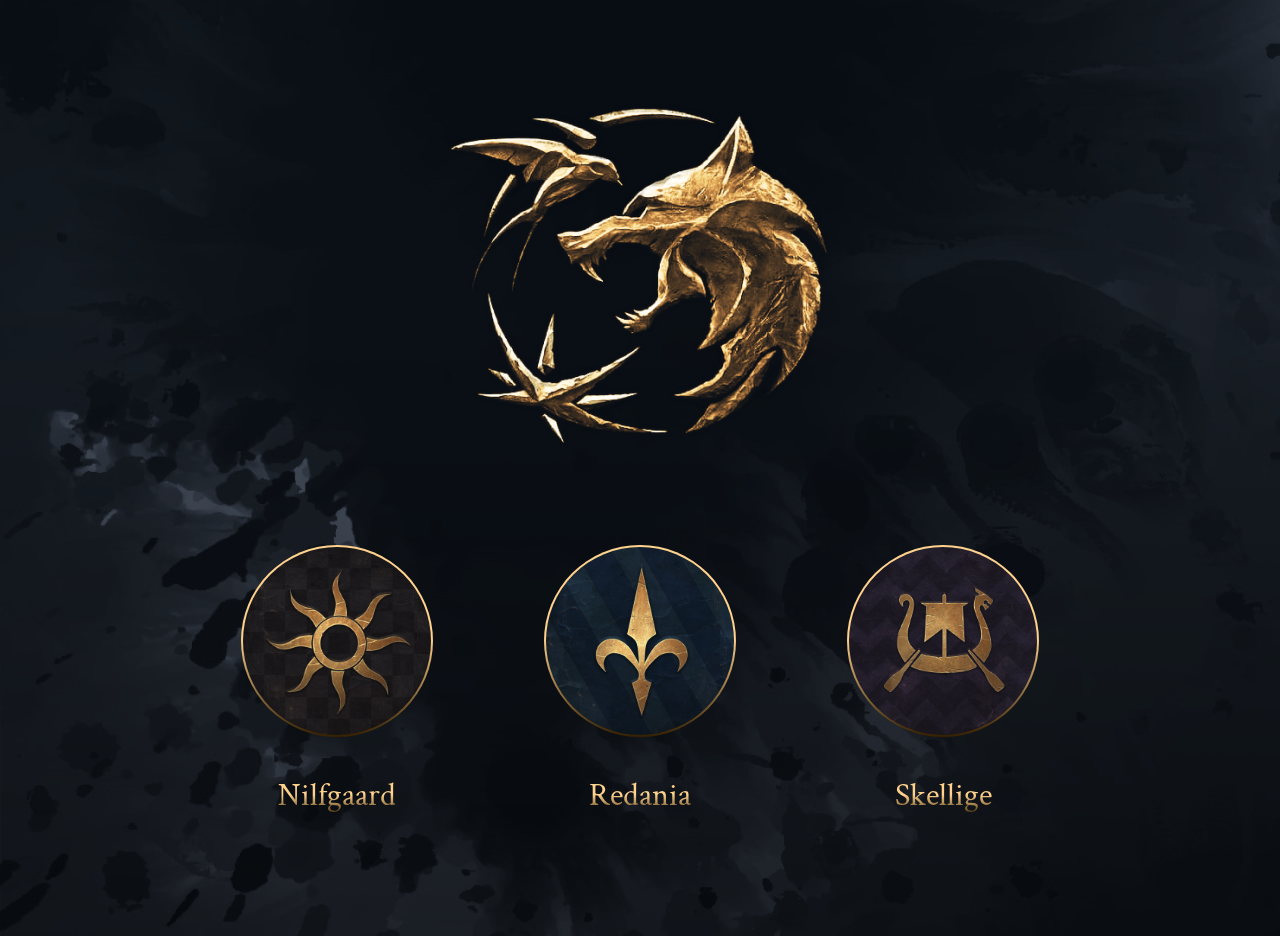
==== description.html @ 0aa5743e "Изменена структура и скрипт" ====
<!DOCTYPE html>
<html lang="en">
  <head>
    <meta charset="UTF-8" />
    <meta name="viewport" content="width=device-width, initial-scale=1.0" />
    <title>Description</title>

    <link rel="stylesheet" href="/assets/styles/globals.css" />
    <link rel="stylesheet" href="/assets/styles/description.css" />
  </head>
  <body>
    <div id="loading"></div>
    <div id="app">
      <header class="header">
        <div class="header__container">
          <a href="" id="back-ref">Back</a>
          <a href="/index.html" id="main-ref">
            <img
              src="/assets/images/witcher_logo.png"
              alt="witcher-logo"
              id="witcher-logo"
            />
          </a>
        </div>
      </header>
      <main>
        <section class="navigation">
          <div class="navigation__switch">
            <a href="" class="navigation__arrow" id="left-arrow">
              <img src="/assets/images/icons/arrow.png" alt="arrow-icon" />
            </a>
            <img src="" alt="main-img" id="main-img" />
            <a href="" class="navigation__arrow" id="right-arrow">
              <img
                src="/assets/images/icons/arrow.png"
                alt="arrow-icon"
                class="navigation__arrow_reverse"
              />
            </a>
          </div>
          <h1></h1>
          <img
            src="/assets/images/icons/gold_line.png"
            alt="gold-line-icon"
            id="gold-line-icon"
          />
        </section>
        <section class="heroes">
          <ul class="heroes__menu-list"></ul>
        </section>
      </main>
    </div>

    <script src="/assets/scripts/input.js"></script>
    <script type="module" src="/assets/scripts/navigation.js"></script>
  </body>
</html>
---- assets/styles/globals.css ----
@import url("https://fonts.googleapis.com/css2?family=Crimson+Text:wght@400;700&display=swap");

/* Reset styles */
html,
body {
  margin: 0;
  padding: 0;
  box-sizing: border-box;
}

ul,
li {
  list-style: none;
  padding: 0;
  margin: 0;
}

a {
  text-decoration: none;
}

/* Other styles */
:root {
  --color-black: #0c0c0c;
  --color-gold: #dbae64;
  --font-family: "Crimson Text", sans-serif;
}

html {
  font-family: var(--font-family);
  background-image: url("/assets/images/background.png");
  background-repeat: no-repeat;
  background-attachment: scroll;
  background-size: cover;
}

h1,
h2,
h3,
p,
button,
span,
a {
  background: linear-gradient(180deg, #ffd28d 47.92%, #352000 100%);
  font-weight: 400;
  -webkit-background-clip: text;
  -webkit-text-fill-color: transparent;
  background-clip: text;
}

span {
  font-weight: 700;
}

@media (min-width: 321px) {
  h1 {
    font-size: 61px;
  }

  h2 {
    font-size: 41px;
  }

  h3 {
    font-size: 32px;
  }

  span {
    font-size: 29px;
  }

  button {
    font-size: 26px;
  }

  a {
    font-size: 26px;
  }

  p {
    font-size: 17px;
  }
}

@media (max-width: 320px) {
  h1 {
    font-size: 41px;
  }

  h2 {
    font-size: 19px;
  }

  h3 {
    font-size: 19px;
  }

  span {
    font-size: 14px;
  }

  button {
    font-size: 12px;
  }

  a {
    font-size: 12px;
  }

  p {
    font-size: 12px;
  }
}
---- assets/styles/description.css ----
html {
  padding-bottom: 40px;
}

.header {
  top: 0;
  left: 0;
  width: 100%;
  position: absolute;
}

.header__container {
  display: flex;
  justify-content: space-between;
  align-items: center;
  padding: 65px 119px 0 130px;
}

#witcher-logo {
  width: 88px;
  height: 79px;
}

.header__container a:hover {
  text-decoration: underline;
  text-decoration-color: #ffd28d;
  text-underline-offset: 7px;
  text-decoration-thickness: 1px;
}

.navigation {
  display: flex;
  flex-direction: column;
  align-items: center;
  justify-content: center;
  margin: 65px;
}

.navigation__switch {
  display: flex;
  align-items: center;
  justify-content: center;
  gap: 60px;
}

/* Может убрать img? */
.navigation__arrow img {
  padding: 12px 16px;
  border-radius: 100%;
  border: rgba(255, 255, 255, 0.3) 1px solid;
}

.navigation__arrow img:hover {
  border: #ffd28d 1px solid;
}

.navigation h1 {
  margin: 11px 0 66px 0;
}

.navigation__arrow_reverse {
  transform: rotateY(180deg);
}

#main-img {
  width: 359px;
  height: 359px;
  padding: 2px;
  border-radius: 100%;
  background-image: linear-gradient(180deg, #ffd28d 47.92%, #352000 100%);
}

.heroes {
  display: flex;
  align-items: center;
  justify-content: center;
  margin-top: 76px;
}

.heroes__menu-list {
  display: flex;
  align-items: center;
  justify-content: center;
  flex-wrap: wrap;
  text-align: center;
  gap: 20px;
}

.heroes__menu-item {
  width: 280px;
  height: 352px;
}

.hero-link {
  display: flex;
  align-items: center;
  justify-content: center;
  flex-direction: column;
}

.hero-link h3 {
  margin-bottom: 0;
}

.hero-link p {
  margin-top: 5px;
}

#avatar-img {
  width: 188px;
  height: 188px;
  padding: 2px;
  border-radius: 100%;
  background-image: linear-gradient(180deg, #ffd28d 47.92%, #352000 100%);
}

.hero-link__avatar {
  position: relative;
}

.hero-link__avatar-badge {
  position: absolute;
  left: -7px;
  bottom: -20px;
}

.hero-link__avatar-counter {
  position: absolute;
  text-align: center;
  width: 100%;
  left: 0;
  bottom: 25px;
}

/* Для версии с героем */
.navigation__hero-avatar {
  position: relative;
}

.navigation__hero-badge {
  position: absolute;
  left: 5px;
  bottom: 30px;
}

.navigation__hero-count {
  position: absolute;
  text-align: center;
  width: 100%;
  left: 0px;
  bottom: 20px;
}


/*
@media (max-width: 1440px) {
  header .container {
    padding: 65px 119px 0 130px;
  }

  header img {
    width: 88px;
    height: 79px;
  }

  .heroes-list ul {
    gap: 20px;
  }

  .heroes-list ul li {
    width: 280px;
    height: 352px;
  }
}

@media (max-width: 1024px) {
  header .container {
    padding: 67px 66px 0 66px;
  }

  .heroes-list ul {
    gap: 24px;
  }

  .heroes-list ul li {
    width: 208px;
    height: 352px;
  }
}

@media (max-width: 768px) {
  header .container {
    padding: 67px 46px 0 46px;
  }

  .heroes-list ul {
    gap: 20px;
  }
}

@media (max-width: 700px) {
  header .container {
    padding: 40px 46px 0 46px;
  }

  header img {
    width: 66px;
    height: 60px;
  }

  #main-img {
    width: 168px;
    height: 168px;
  }

  #right-arrow {
    width: 36px;
    height: 36px;
  }

  #left-arrow {
    width: 36px;
    height: 36px;
  }

  #hero-card-img {
    width: 160px;
    height: 160px;
  }
}

@media (max-width: 320px) {
  header .container {
    padding: 29px 29px 0 29px;
  }

  header img {
    width: 40px;
    height: 36px;
  }

  #main-img {
    width: 168px;
    height: 168px;
  }

  .faction .faction-switch a img {
    padding: 6px 8px;
  }

  .faction .faction-switch {
    gap: 11px;
  }

  .faction h1 {
    margin: 24px 0 47px 0;
  }

  #gold-line-icon {
    width: 12px;
    height: 57px;
  }

  #hero-card-img {
    width: 120px;
    height: 120px;
  }

  .hero-avatar .badge img {
    width: 30px;
    height: 32px;
  }

  .heroes-list ul li {
    width: 120px;
    height: 224px;
  }

  .heroes-list ul a h3 {
    margin-top: 5px;
  }

  .badge {
    left: 0;
    bottom: 0;
  }

  .badge span {
    width: 100%;
    left: 0;
    bottom: 12px;
  }
}
*/
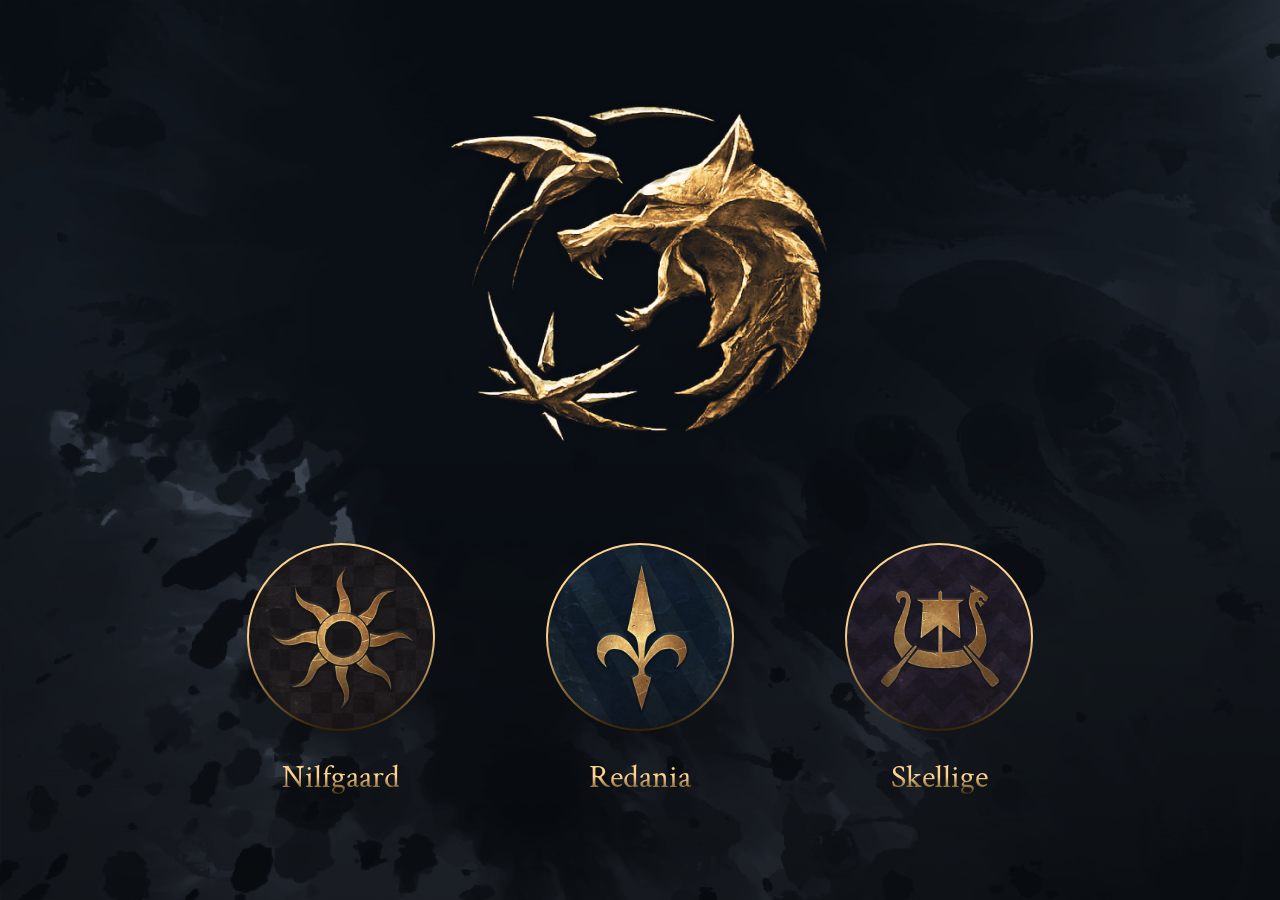
==== commit 33709e20: "Готовый проект. Версия 2" ====
--- a/description.html
+++ b/description.html
@@ -4,43 +4,43 @@
     <meta charset="UTF-8" />
     <meta name="viewport" content="width=device-width, initial-scale=1.0" />
     <title>Description</title>
-
     <link rel="stylesheet" href="/assets/styles/globals.css" />
     <link rel="stylesheet" href="/assets/styles/description.css" />
+    <link rel="preconnect" href="https://fonts.googleapis.com">
+    <link rel="preconnect" href="https://fonts.gstatic.com" crossorigin>
+    <link href="https://fonts.googleapis.com/css2?family=Crimson+Text:wght@400;700&display=swap" rel="stylesheet">
   </head>
   <body>
     <div id="loading"></div>
     <div id="app">
       <header class="header">
-        <div class="header__container">
-          <a href="" id="back-ref">Back</a>
-          <a href="/index.html" id="main-ref">
-            <img
-              src="/assets/images/witcher_logo.png"
-              alt="witcher-logo"
-              id="witcher-logo"
-            />
-          </a>
-        </div>
+        <a href="" id="back-ref">Back</a>
+        <a href="/index.html" id="main-ref">
+          <img
+            src="/assets/images/witcher_logo.png"
+            alt="witcher-logo"
+            id="witcher-logo"
+          />
+        </a>
       </header>
       <main>
         <section class="navigation">
           <div class="navigation__switch">
             <a href="" class="navigation__arrow" id="left-arrow">
-              <img src="/assets/images/icons/arrow.png" alt="arrow-icon" />
+              <img src="/assets/images/icons/arrow.png" alt="arrow-icon" class="navigation__arrow-img"/>
             </a>
-            <img src="" alt="main-img" id="main-img" />
+            <img src="" alt="main-img" class="navigation__faction-img" id="main-img" />
             <a href="" class="navigation__arrow" id="right-arrow">
               <img
                 src="/assets/images/icons/arrow.png"
                 alt="arrow-icon"
-                class="navigation__arrow_reverse"
+                class="navigation__arrow_reverse navigation__arrow-img"
               />
             </a>
           </div>
-          <h1></h1>
+          <h1 class="navigation__h1"></h1>
           <img
-            src="/assets/images/icons/gold_line.png"
+            src="/assets/images/icons/line.svg"
             alt="gold-line-icon"
             id="gold-line-icon"
           />
--- a/assets/styles/globals.css
+++ b/assets/styles/globals.css
@@ -1,6 +1,4 @@
-@import url("https://fonts.googleapis.com/css2?family=Crimson+Text:wght@400;700&display=swap");
-
-/* Reset styles */
+/* Сброс стилей  */
 html,
 body {
   margin: 0;
@@ -19,7 +17,7 @@
   text-decoration: none;
 }
 
-/* Other styles */
+/* Другие глобальные стили */
 :root {
   --color-black: #0c0c0c;
   --color-gold: #dbae64;
@@ -32,6 +30,7 @@
   background-repeat: no-repeat;
   background-attachment: scroll;
   background-size: cover;
+  background-color: #0c0c0c;
 }
 
 h1,
@@ -50,6 +49,12 @@
 
 span {
   font-weight: 700;
+}
+
+@media (max-width: 320px) {
+  html {
+    background-size: contain;
+  }
 }
 
 @media (min-width: 321px) {
@@ -104,7 +109,7 @@
   }
 
   a {
-    font-size: 12px;
+    font-size: 17px;
   }
 
   p {
--- a/assets/styles/description.css
+++ b/assets/styles/description.css
@@ -1,19 +1,29 @@
-html {
-  padding-bottom: 40px;
+#app {
+  max-width: 1340px;
+  margin: 0 auto;
+  padding: 67px 50px 100px 50px;
+  position: relative;
 }
 
 .header {
-  top: 0;
+  position: absolute;
   left: 0;
-  width: 100%;
-  position: absolute;
-}
-
-.header__container {
-  display: flex;
-  justify-content: space-between;
-  align-items: center;
-  padding: 65px 119px 0 130px;
+  right: 0;
+  height: 100px;
+}
+
+#back-ref {
+  position: absolute;
+  left: 0;
+  margin: 22px 0 0 131px;
+}
+
+#main-ref {
+  position: absolute;
+  right: 0;
+  margin: 0 119px 0 0;
+  width: 88px;
+  height: 79px;
 }
 
 #witcher-logo {
@@ -21,7 +31,7 @@
   height: 79px;
 }
 
-.header__container a:hover {
+.header a:hover {
   text-decoration: underline;
   text-decoration-color: #ffd28d;
   text-underline-offset: 7px;
@@ -33,48 +43,60 @@
   flex-direction: column;
   align-items: center;
   justify-content: center;
-  margin: 65px;
+  text-align: center;
+  text-wrap: wrap;
+  margin: 0 0 76px 0;
 }
 
 .navigation__switch {
   display: flex;
   align-items: center;
   justify-content: center;
-  gap: 60px;
-}
-
-/* Может убрать img? */
-.navigation__arrow img {
-  padding: 12px 16px;
+  gap: 61px;
+}
+
+.navigation__arrow {
+  height: 46px;
+  width: 46px;
+}
+
+.navigation__arrow-img {
+  height: 22px;
+  width: 13px;
+  padding: 11.3px 15.8px;
   border-radius: 100%;
   border: rgba(255, 255, 255, 0.3) 1px solid;
 }
 
-.navigation__arrow img:hover {
+.navigation__arrow-img:hover {
   border: #ffd28d 1px solid;
-}
-
-.navigation h1 {
-  margin: 11px 0 66px 0;
 }
 
 .navigation__arrow_reverse {
   transform: rotateY(180deg);
 }
 
-#main-img {
-  width: 359px;
-  height: 359px;
-  padding: 2px;
-  border-radius: 100%;
-  background-image: linear-gradient(180deg, #ffd28d 47.92%, #352000 100%);
+.navigation__h1 {
+  margin: 13px 0 0 0;
+  height: 78px;
+}
+
+.navigation__p {
+  margin: 24px 0 0 0;
+  letter-spacing: 0.04em;
+}
+
+#gold-line-icon {
+  margin-top: 63px;
+  height: 130px;
+  width: 16px;
 }
 
 .heroes {
   display: flex;
   align-items: center;
   justify-content: center;
-  margin-top: 76px;
+  flex-wrap: wrap;
 }
 
 .heroes__menu-list {
@@ -92,23 +114,31 @@
 }
 
 .hero-link {
+  width: 280px;
+  height: 352px;
   display: flex;
   align-items: center;
-  justify-content: center;
+  justify-content: flex-start;
   flex-direction: column;
-}
-
-.hero-link h3 {
-  margin-bottom: 0;
-}
-
-.hero-link p {
-  margin-top: 5px;
+  text-align: center;
+}
+
+.hero-link__h3 {
+  height: 35px;
+  margin: 30px 0 0 0;
+  line-height: 110%;
+}
+
+.hero-link__p {
+  height: 25px;
+  margin: 10px 0 0 0;
+  letter-spacing: 0.04em;
+  line-height: 149%;
 }
 
 #avatar-img {
-  width: 188px;
-  height: 188px;
+  width: 162px;
+  height: 162px;
   padding: 2px;
   border-radius: 100%;
   background-image: linear-gradient(180deg, #ffd28d 47.92%, #352000 100%);
@@ -116,12 +146,18 @@
 
 .hero-link__avatar {
   position: relative;
+  margin: 39px 0 9px 0;
 }
 
 .hero-link__avatar-badge {
   position: absolute;
-  left: -7px;
+  left: -11px;
   bottom: -20px;
+}
+
+.hero-link__avatar-badge-img {
+  height: 73px;
+  width: 68px;
 }
 
 .hero-link__avatar-counter {
@@ -129,166 +165,371 @@
   text-align: center;
   width: 100%;
   left: 0;
-  bottom: 25px;
-}
-
-/* Для версии с героем */
+  bottom: 27px;
+}
+
+/* Для версии с описанием героя */
 .navigation__hero-avatar {
   position: relative;
+  width: 359px;
+  height: 359px;
+}
+
+.navigation__faction-img {
+  width: 355px;
+  height: 355px;
+  border-radius: 100%;
+  background-image: linear-gradient(180deg, #ffd28d 47.92%, #352000 100%);
+  padding: 2px;
+}
+
+.navigation__hero-img-block {
+  overflow: hidden;
+  display: flex;
+  justify-content: center;
+  align-items: center;
+  width: 356px;
+  height: 356px;
+  border-radius: 100%;
+  border: 2px solid #dbae64;
+}
+
+.navigation__hero-img {
+  width: auto;
+  height: auto;
+  transform: scale(0.85);
 }
 
 .navigation__hero-badge {
   position: absolute;
-  left: 5px;
-  bottom: 30px;
+  left: 19px;
+  bottom: 14px;
 }
 
 .navigation__hero-count {
   position: absolute;
   text-align: center;
   width: 100%;
-  left: 0px;
-  bottom: 20px;
-}
-
-
-/*
-@media (max-width: 1440px) {
-  header .container {
-    padding: 65px 119px 0 130px;
-  }
-
-  header img {
-    width: 88px;
-    height: 79px;
-  }
-
-  .heroes-list ul {
-    gap: 20px;
-  }
-
-  .heroes-list ul li {
-    width: 280px;
-    height: 352px;
-  }
+  left: 0;
+  bottom: 23px;
 }
 
 @media (max-width: 1024px) {
-  header .container {
-    padding: 67px 66px 0 66px;
-  }
-
-  .heroes-list ul {
+  #app {
+    padding: 67px 50px 100px 50px;
+  }
+
+  #back-ref {
+    margin: 23px 0 0 67px;
+  }
+
+  #main-ref {
+    margin: 0 66px 0 0;
+  }
+
+  .navigation__h1 {
+    margin: 14px 0 0 0;
+  }
+
+  .navigation__p {
+    margin: 23px 0 0 0;
+  }
+
+  #gold-line-icon {
+    margin-top: 63px;
+  }
+
+  .heroes__menu-list {
     gap: 24px;
-  }
-
-  .heroes-list ul li {
+    row-gap: 20px;
+  }
+
+  .heroes__menu-item {
     width: 208px;
     height: 352px;
   }
+
+  .hero-link {
+    width: 208px;
+    height: 352px;
+  }
+
+  .hero-link__avatar {
+    margin: 37px 0 9px 0;
+  }
+
+  .hero-link__h3 {
+    height: auto;
+    margin: 31px 0 0 0;
+  }
+
+  .hero-link__avatar-badge {
+    bottom: -22px;
+  }
+
+  .hero-link__avatar-counter {
+    bottom: 28px;
+  }
 }
 
 @media (max-width: 768px) {
-  header .container {
-    padding: 67px 46px 0 46px;
-  }
-
-  .heroes-list ul {
-    gap: 20px;
+  #app {
+    padding: 67px 30px 100px 30px;
+  }
+
+  #back-ref {
+    margin: 21px 0 0 47px;
+  }
+
+  #main-ref {
+    margin: 0 46px 0 0;
+  }
+
+  .navigation__p {
+    margin: 20px 0 0 0;
+  }
+
+  .heroes__menu-list {
+    gap: 24px;
+    row-gap: 21px;
+  }
+
+  .hero-link__avatar-badge {
+    bottom: -20px;
+    left: -11px;
+  }
+
+  .hero-link__avatar-counter {
+    bottom: 26px;
+  }
+
+  .hero-link__h3 {
+    margin: 31px 0 0 0;
   }
 }
 
 @media (max-width: 700px) {
-  header .container {
-    padding: 40px 46px 0 46px;
-  }
-
-  header img {
+  #witcher-logo {
     width: 66px;
     height: 60px;
   }
 
-  #main-img {
+  #back-ref {
+    margin: 20px 0 0 25px;
+  }
+
+  #main-ref {
+    margin: 0 10px 0 0;
+  }
+
+  .navigation__hero-avatar {
+    width: 256px;
+    height: 256px;
+  }
+
+  .navigation__hero-img-block {
+    width: 256px;
+    height: 256px;
+  }
+
+  .navigation__hero-img {
+    transform: scale(0.6);
+  }
+
+  .navigation__faction-img {
+    width: 256px;
+    height: 256px;
+  }
+
+  .navigation__arrow {
+    height: 36px;
+    width: 36px;
+  }
+
+  .navigation__arrow-img {
+    height: 17px;
+    width: 10px;
+    padding: 9px 12px;
+  }
+
+  .navigation__switch {
+    gap: 30px;
+  }
+
+  .navigation__hero-badge {
+    bottom: 0;
+  }
+
+  .navigation__h1 {
+    height: auto;
+  }
+}
+
+@media (max-width: 400px) {
+  #back-ref {
+    margin: 20px 0 0 0px;
+  }
+
+  #main-ref {
+    margin: 0 0px 0 0;
+  }
+
+  .navigation__switch {
+    gap: 5px;
+  }
+}
+
+@media (max-width: 320px) {
+  #app {
+    padding: 0 20px 50px 20px;
+  }
+
+  #back-ref {
+    margin: 37px 0 0 31px;
+  }
+
+  #main-ref {
+    margin: 30px 30px 0 0;
+    width: 40px;
+    height: 36px;
+  }
+
+  #witcher-logo {
+    width: 40px;
+    height: 36px;
+  }
+
+  .navigation__hero-avatar {
     width: 168px;
     height: 168px;
   }
 
-  #right-arrow {
-    width: 36px;
-    height: 36px;
-  }
-
-  #left-arrow {
-    width: 36px;
-    height: 36px;
-  }
-
-  #hero-card-img {
-    width: 160px;
-    height: 160px;
-  }
-}
-
-@media (max-width: 320px) {
-  header .container {
-    padding: 29px 29px 0 29px;
-  }
-
-  header img {
-    width: 40px;
-    height: 36px;
-  }
-
-  #main-img {
+  .navigation__hero-img-block {
     width: 168px;
     height: 168px;
   }
 
-  .faction .faction-switch a img {
-    padding: 6px 8px;
-  }
-
-  .faction .faction-switch {
+  .navigation__faction-img {
+    width: 164px;
+    height: 164px;
+  }
+
+  .navigation__switch {
     gap: 11px;
   }
 
-  .faction h1 {
-    margin: 24px 0 47px 0;
+  .navigation__arrow {
+    height: 36px;
+    width: 36px;
+  }
+
+  .navigation__arrow-img {
+    height: 17px;
+    width: 10px;
+    padding: 9px 12px;
+  }
+
+  .navigation__h1 {
+    line-height: 120%;
+    margin: 26px 0 0 0;
+  }
+
+  .navigation__p {
+    margin: 14px 0 0 0;
+    font-size: 17px;
   }
 
   #gold-line-icon {
-    width: 12px;
+    margin-top: 45px;
     height: 57px;
-  }
-
-  #hero-card-img {
-    width: 120px;
-    height: 120px;
-  }
-
-  .hero-avatar .badge img {
-    width: 30px;
-    height: 32px;
-  }
-
-  .heroes-list ul li {
+    width: 15px;
+  }
+
+  .heroes {
+    height: auto;
+  }
+
+  .heroes__menu-list {
+    gap: 21px;
+    row-gap: 13px;
+  }
+
+  #avatar-img {
+    width: 116px;
+    height: 116px;
+  }
+
+  .heroes__menu-item {
     width: 120px;
     height: 224px;
   }
 
-  .heroes-list ul a h3 {
-    margin-top: 5px;
-  }
-
-  .badge {
+  .hero-link {
+    width: 120px;
+    height: 224px;
+  }
+
+  .navigation {
+    margin: 0 0 35px 0;
+    padding-top: 86px;
+  }
+
+  .hero-link__avatar {
+    height: 114px;
+    margin: 8px 0 0 0;
+  }
+
+  .hero-link__avatar-badge {
+    left: 1px;
+    bottom: -10px;
+  }
+
+  .hero-link__avatar-badge-img {
+    width: 30px;
+    height: 33px;
+  }
+
+  .hero-link__avatar-counter {
+    bottom: 13px;
+  }
+
+  .hero-link__h3 {
+    height: auto;
+    margin: 21px 0 0 0;
+  }
+
+  .hero-link__p {
+    margin: 6px 0 0 0;
+  }
+
+  .navigation__hero-avatar {
+    width: 168px;
+    height: 168px;
+  }
+
+  .navigation__hero-img-block {
+    width: 165px;
+    height: 165px;
+  }
+
+  .navigation__hero-img {
+    transform: scale(0.4);
+  }
+
+  .navigation__hero-badge {
+    width: 30px;
+    height: 33px;
+    left: 6px;
+    bottom: 7px;
+  }
+
+  .navigation__hero-badge img {
+    width: 30px;
+    height: 33px;
+  }
+
+  .navigation__hero-count {
     left: 0;
-    bottom: 0;
-  }
-
-  .badge span {
-    width: 100%;
-    left: 0;
-    bottom: 12px;
-  }
-}
-*/+    bottom: 9px;
+  }
+}